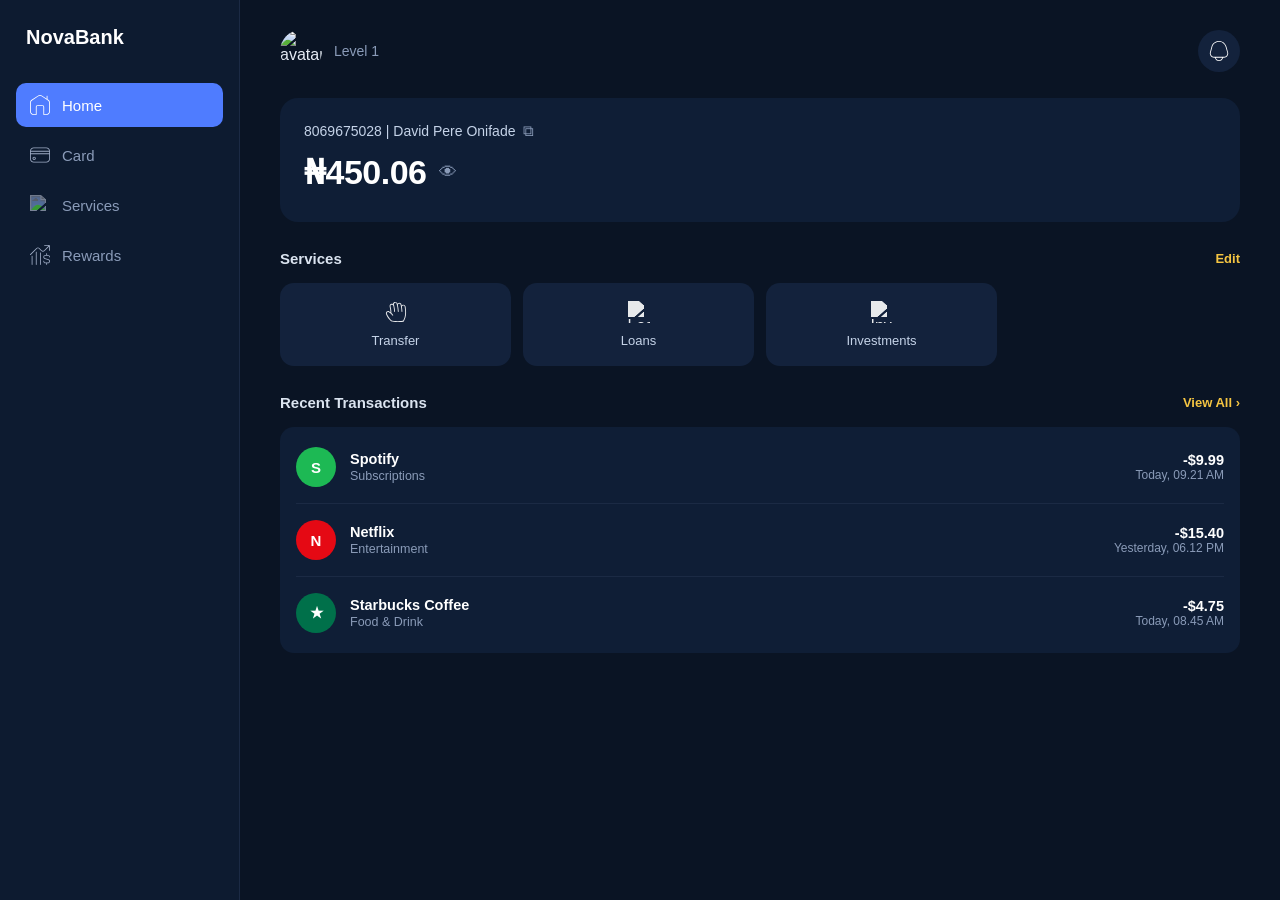
==== dashboard.html @ 0f743d6e "i changed my html" ====
<!DOCTYPE html>
<html lang="en">
<head>
<meta charset="UTF-8">
<meta name="viewport" content="width=device-width, initial-scale=1.0">
<title>NovaBank Dashboard</title>
<link rel="stylesheet" href="/dashboard.css">
</head>
<body>

<div class="app">

  <aside class="sidebar">
    <h2 class="logo">NovaBank</h2>
    <nav>
      <a href="#" class="active">
        <img src="/images/house-chimney.svg" alt="Home">
        Home
      </a>
      <a href="#">
        <img src="/images/credit-card.svg" alt="Card">
        Card
      </a>
      <a href="#">
        <img src="/images/services.svg" alt="Services">
        Services
      </a>
      <a href="#">
        <img src="/images/growth-chart-invest.svg" alt="Rewards">
        Rewards
      </a>
    </nav>
  </aside>

  
  <main class="main">

    <!-- Top Header (phone) -->
    <header class="topbar-phone">
      <div class="brand">
        <span class="brand-name"><img src="/images/logo-dark.svg" alt=""></span>
      </div>
      <button class="bell-btn">
        <img src="/images/bell.svg" alt="Notifications">
      </button>
    </header>

    <!-- Topbar (desktop/tablet) -->
    <header class="topbar">
      <div class="profile">
        <img src="/images/avatar.png" alt="avatar" class="avatar">
        <span class="level">Level 1</span>
      </div>
      <div class="top-icons">
        <button class="icon-btn">
          <img src="/images/bell.svg" alt="Notifications">
        </button>
      </div>
    </header>

    <!-- Balance Card -->
    <section class="balance-card">

      <!-- Phone card layout -->
      <div class="card-top">
        <div class="card-holder">
          <p class="holder-name">Elanor Quen</p>
          <p class="holder-num">0144-510-2008</p>
        </div>
      </div>

      <div class="card-middle">
        <div class="dots">•••</div>
        <p class="balance-label">Total Balance</p>
        <h1>$12,840.50</h1>
      </div>

      <div class="card-actions">
        <button class="btn-qr">Withdraw</button>
        <button class="btn-transfer">Transfer</button>
      </div>

      <!-- Desktop text version -->
      <div class="desktop-balance">
        <div class="account-row">
          <span>8069675028 | David Pere Onifade</span>
          <span class="copy-icon">⧉</span>
        </div>
        <div class="amount-row">
          <h1>₦450.06</h1>
          <span class="eye-icon">👁</span>
        </div>
      </div>

    </section>

    <!-- Services / Quick Action -->
    <section class="services">
      <div class="section-head">
        <h3 class="title-desktop">Services</h3>
        <h3 class="title-phone">Quick Action</h3>
        <a href="#" class="edit-desktop">Edit</a>
      </div>

      <!-- Phone: round icons -->
      <div class="quick-grid">
        <div class="quick-item">
          <div class="quick-circle">
            <img src="/images/deposit.svg" alt="Top Up">
          </div>
          <span>Top Up</span>
        </div>
        <div class="quick-item">
          <div class="quick-circle">
            <img src="/images/credit-card.svg" alt="E-Wallet">
          </div>
          <span>E-Wallet</span>
        </div>
      </div>

      <!-- Desktop grid -->
      <div class="service-grid">
        <div class="service-item">
          <img src="/images/hand-paper.svg" alt="Transfer">
          <span>Transfer</span>
        </div>
        <div class="service-item">
          <img src="/images/loans.png" alt="Loans">
          <span>Loans</span>
        </div>
        <div class="service-item">
          <img src="/images/investments.png" alt="Investments">
          <span>Investments</span>
        </div>
      </div>
    </section>


    <!-- Transactions -->
    <section class="transactions">
      <div class="section-head">
        <h3>Recent Transactions</h3>
        <a href="#">View All ›</a>
      </div>
      <div class="txn-list">
        <div class="txn-item">
          <div class="txn-logo spotify">S</div>
          <div class="txn-info">
            <p class="txn-name">Spotify</p>
            <p class="txn-time">Subscriptions</p>
          </div>
          <div class="txn-right">
            <p class="txn-amount">-$9.99</p>
            <p class="txn-date">Today, 09.21 AM</p>
          </div>
        </div>

        <div class="txn-item">
          <div class="txn-logo netflix">N</div>
          <div class="txn-info">
            <p class="txn-name">Netflix</p>
            <p class="txn-time">Entertainment</p>
          </div>
          <div class="txn-right">
            <p class="txn-amount">-$15.40</p>
            <p class="txn-date">Yesterday, 06.12 PM</p>
          </div>
        </div>

        <div class="txn-item">
          <div class="txn-logo starbucks">★</div>
          <div class="txn-info">
            <p class="txn-name">Starbucks Coffee</p>
            <p class="txn-time">Food & Drink</p>
          </div>
          <div class="txn-right">
            <p class="txn-amount">-$4.75</p>
            <p class="txn-date">Today, 08.45 AM</p>
          </div>
        </div>
      </div>
    </section>

  </main>

  <!-- ================= BOTTOM NAV (PHONE ONLY) ================= -->
  <nav class="bottom-nav">
    <a href="#" class="active">
      <img src="/images/house-chimney.svg" alt="Home">
      <span>Home</span>
    </a>
    <a href="#">
      <img src="/images/credit-card.svg" alt="Cards">
      <span>Cards</span>
    </a>
    <a href="#">
      <img src="/images/user-skill-gear.svg" alt="Profile">
      <span>Profile</span>
    </a>
  </nav>

</div>

</body>
</html>
---- dashboard.css ----
* {
  margin: 0;
  padding: 0;
  box-sizing: border-box;
}

body {
  font-family: 'Inter', sans-serif;
  background: #0a1424;
  color: #e6ecf5;
  -webkit-font-smoothing: antialiased;
}

.app {
  display: flex;
  min-height: 100vh;
}

/* ================= SIDEBAR ================= */
.sidebar {
  width: 240px;
  background: #0d1b30;
  padding: 26px 16px;
  position: fixed;
  top: 0;
  left: 0;
  height: 100vh;
  border-right: 1px solid #1b2a44;
}

.sidebar .logo {
  color: #fff;
  font-size: 20px;
  font-weight: 700;
  padding-left: 10px;
  margin-bottom: 34px;
}

.sidebar nav a {
  display: flex;
  align-items: center;
  gap: 12px;
  color: #8a9bb8;
  text-decoration: none;
  font-size: 15px;
  font-weight: 500;
  padding: 12px 14px;
  border-radius: 10px;
  margin-bottom: 6px;
}

.sidebar nav a img {
  width: 20px;
  height: 20px;
  filter: invert(65%) sepia(14%) saturate(400%) hue-rotate(180deg);
}

.sidebar nav a:hover {
  background: #17253e;
  color: #fff;
}

.sidebar nav a.active {
  background: #4f7cff;
  color: #fff;
}

.sidebar nav a.active img {
  filter: brightness(0) invert(1);
}

/* ================= MAIN ================= */
.main {
  margin-left: 240px;
  padding: 30px 40px;
  width: 100%;
  max-width: 1200px;
}

.topbar-phone {
  display: none;
}

.topbar {
  display: flex;
  justify-content: space-between;
  align-items: center;
  margin-bottom: 26px;
}

.profile {
  display: flex;
  align-items: center;
  gap: 12px;
}

.avatar {
  width: 42px;
  height: 42px;
  border-radius: 50%;
  object-fit: cover;
}

.level {
  font-size: 14px;
  color: #8a9bb8;
  font-weight: 500;
}

.top-icons {
  display: flex;
  gap: 10px;
}

.icon-btn {
  width: 42px;
  height: 42px;
  border-radius: 50%;
  background: #13223c;
  border: none;
  cursor: pointer;
  display: grid;
  place-items: center;
}

.icon-btn img {
  width: 20px;
  height: 20px;
  filter: brightness(0) invert(1);
}

.icon-btn:hover {
  background: #1b2f52;
}

/* Balance Card */
.balance-card {
  background: #0f1e36;
  border-radius: 18px;
  padding: 24px;
  margin-bottom: 28px;
}

.desktop-balance {
  display: block;
}

.account-row {
  display: flex;
  align-items: center;
  gap: 8px;
  font-size: 14px;
  color: #c5d3e8;
  font-weight: 500;
  margin-bottom: 12px;
}

.copy-icon {
  font-size: 15px;
  color: #8a9bb8;
  cursor: pointer;
}

.amount-row {
  display: flex;
  align-items: center;
  gap: 12px;
  margin-bottom: 6px;
}

.amount-row h1 {
  font-size: 34px;
  font-weight: 800;
  letter-spacing: -0.5px;
  color: #fff;
}

.eye-icon {
  font-size: 18px;
  color: #8a9bb8;
}

.updated {
  font-size: 13px;
  color: #8a9bb8;
}

.card-top,
.card-middle,
.card-actions {
  display: none;
}

/* Section head */
.section-head {
  display: flex;
  justify-content: space-between;
  align-items: center;
  margin-bottom: 16px;
}

.section-head h3 {
  font-size: 15px;
  font-weight: 600;
  color: #dbe4f0;
}

.section-head a {
  font-size: 13px;
  color: #f5c542;
  text-decoration: none;
  font-weight: 600;
}

.title-phone {
  display: none;
}

/* Services */
.services {
  margin-bottom: 28px;
}

.service-grid {
  display: grid;
  grid-template-columns: repeat(4, 1fr);
  gap: 12px;
}

.service-item {
  background: #13223c;
  border-radius: 14px;
  padding: 18px 8px;
  display: flex;
  flex-direction: column;
  align-items: center;
  justify-content: center;
  gap: 10px;
  text-align: center;
  cursor: pointer;
}

.service-item:hover {
  background: #1b2f52;
}

.service-item img {
  width: 22px;
  height: 22px;
  filter: brightness(0) invert(1);
  opacity: 0.9;
}

.service-item span {
  font-size: 13px;
  color: #c5d3e8;
  font-weight: 500;
}

.quick-grid {
  display: none;
}

/* Rewards */
.rewards {
  margin-bottom: 28px;
}

.rewards h3 {
  font-size: 15px;
  font-weight: 600;
  color: #dbe4f0;
  margin-bottom: 16px;
}

.reward-grid {
  display: grid;
  grid-template-columns: 1fr 1fr;
  gap: 12px;
}

.reward-card {
  background: #13223c;
  border-radius: 14px;
  padding: 16px;
}

.reward-icon {
  width: 42px;
  height: 42px;
  border-radius: 12px;
  display: grid;
  place-items: center;
  margin-bottom: 16px;
}

.reward-icon img {
  width: 22px;
  height: 22px;
  filter: brightness(0) invert(1);
}

.reward-icon.yellow { background: #3a2f10; }
.reward-icon.purple { background: #2b1a44; }

.reward-card p {
  font-size: 13px;
  color: #8a9bb8;
  margin-bottom: 4px;
}

.reward-card h4 {
  font-size: 17px;
  font-weight: 700;
  color: #fff;
}

/* Transactions */
.txn-list {
  background: #0f1e36;
  border-radius: 14px;
  padding: 4px 16px;
}

.txn-item {
  display: flex;
  align-items: center;
  gap: 14px;
  padding: 16px 0;
  border-bottom: 1px solid #1b2a44;
}

.txn-item:last-child { border-bottom: none; }

.txn-logo {
  width: 40px;
  height: 40px;
  border-radius: 50%;
  display: grid;
  place-items: center;
  color: #fff;
  font-weight: 700;
  font-size: 15px;
  flex-shrink: 0;
}

.txn-logo.spotify   { background: #1DB954; }
.txn-logo.netflix   { background: #E50914; }
.txn-logo.starbucks { background: #00704A; }

.txn-info { flex: 1; }

.txn-name {
  font-size: 14.5px;
  font-weight: 600;
  color: #fff;
  margin-bottom: 2px;
}

.txn-time {
  font-size: 12.5px;
  color: #8a9bb8;
}

.txn-right { text-align: right; }

.txn-amount {
  font-size: 14.5px;
  font-weight: 700;
  color: #fff;
}

.txn-date {
  font-size: 12px;
  color: #8a9bb8;
}

.bottom-nav {
  display: none;
}

/* ============================================
   TABLETS (768px and below)
   ============================================ */
@media (max-width: 768px) {
  .sidebar {
    width: 200px;
    padding: 22px 12px;
  }

  .sidebar .logo {
    font-size: 18px;
    margin-bottom: 26px;
  }

  .sidebar nav a {
    font-size: 14px;
    padding: 10px 12px;
  }

  .main {
    margin-left: 200px;
    padding: 22px 20px;
  }

  .amount-row h1 { font-size: 28px; }

  .service-grid { gap: 10px; }
  .service-item { padding: 14px 6px; }
  .service-item span { font-size: 12px; }
  .reward-card h4 { font-size: 16px; }
}

/* ============================================
   PHONES (600px and below) — NEW COLOR SCHEME
   ============================================ */
@media (max-width: 600px) {

  body {
    background: #ffffff;
    color: #111827;
  }

  .sidebar { display: none; }

  .main {
    margin-left: 0;
    padding: 20px 18px 120px;
    max-width: 100%;
    background: #ffffff;
    min-height: 100vh;
  }

  /* Phone topbar */
  .topbar-phone {
    display: flex;
    justify-content: space-between;
    align-items: center;
    margin-bottom: 22px;
  }

  .brand {
    display: flex;
    align-items: center;
    gap: 10px;
  }

  .brand-dot {
    width: 22px;
    height: 22px;
    border-radius: 50%;
    background: #2563eb;
  }

  .brand-name {
    font-size: 18px;
    font-weight: 800;
    letter-spacing: 3px;
    color: #111827;
  }

  .bell-btn {
    width: 40px;
    height: 40px;
    border-radius: 50%;
    background: #f3f4f6;
    border: none;
    cursor: pointer;
    display: grid;
    place-items: center;
  }

  .bell-btn img {
    width: 20px;
    height: 20px;
    filter: brightness(0) saturate(100%) invert(15%) sepia(10%) saturate(500%) hue-rotate(180deg);
  }

  .topbar { display: none; }

  /* Balance Card — new color */
  .balance-card {
    background: linear-gradient(140deg, #111827 0%, #1f2937 100%);
    border-radius: 22px;
    padding: 22px;
    margin-bottom: 28px;
    color: #fff;
    position: relative;
    overflow: hidden;
  }

  .balance-card::after {
    content: '';
    position: absolute;
    inset: 0;
    background: radial-gradient(circle at 85% 15%, rgba(37, 99, 235, 0.35), transparent 55%);
    pointer-events: none;
  }

  .desktop-balance { display: none; }

  .card-top {
    display: flex;
    justify-content: space-between;
    align-items: flex-start;
    margin-bottom: 40px;
    position: relative;
    z-index: 1;
  }

  .holder-name {
    font-size: 13px;
    font-weight: 600;
    color: #fff;
    margin-bottom: 2px;
  }

  .holder-num {
    font-size: 11px;
    color: rgba(255,255,255,0.65);
    letter-spacing: 0.5px;
  }

  .card-middle {
    display: block;
    text-align: center;
    position: relative;
    z-index: 1;
    margin-bottom: 22px;
  }

  .dots {
    font-size: 16px;
    letter-spacing: 2px;
    color: rgba(255,255,255,0.6);
    margin-bottom: 8px;
  }

  .balance-label {
    font-size: 12.5px;
    color: rgba(255,255,255,0.75);
    margin-bottom: 6px;
  }

  .card-middle h1 {
    font-size: 30px;
    font-weight: 800;
    letter-spacing: -0.5px;
    margin-bottom: 10px;
    color: #fff;
  }

  .card-actions {
    display: flex;
    gap: 10px;
    position: relative;
    z-index: 1;
  }

  .card-actions button {
    flex: 1;
    padding: 12px;
    border-radius: 12px;
    border: none;
    font-family: inherit;
    font-size: 13.5px;
    font-weight: 600;
    cursor: pointer;
    background: rgba(255,255,255,0.12);
    color: #fff;
  }

  .card-actions button:hover {
    background: rgba(255,255,255,0.2);
  }

  .section-head h3 { color: #111827; font-size: 14px; }
  .section-head a  { color: #2563eb; font-size: 12.5px; }

  .title-desktop { display: none; }
  .title-phone   { display: block; }
  .edit-desktop  { display: none; }

  .service-grid { display: none; }

  .quick-grid {
    display: grid;
    grid-template-columns: repeat(4, 1fr);
    gap: 10px;
    margin-bottom: 8px;
  }

  .quick-item {
    display: flex;
    flex-direction: column;
    align-items: center;
    gap: 8px;
    cursor: pointer;
  }

  .quick-circle {
    width: 52px;
    height: 52px;
    border-radius: 50%;
    background: #2563eb;
    display: grid;
    place-items: center;
    box-shadow: 0 6px 14px rgba(37, 99, 235, 0.25);
  }

  .quick-circle img {
    width: 22px;
    height: 22px;
    filter: brightness(0) invert(1);
  }

  .quick-item span {
    font-size: 11.5px;
    color: #4b5563;
    font-weight: 500;
  }

  .rewards { display: none; }

  .txn-list {
    background: transparent;
    padding: 0;
  }

  .txn-item {
    background: transparent;
    border-bottom: 1px solid #e5e7eb;
    padding: 14px 0;
  }

  .txn-item:last-child { border-bottom: none; }

  .txn-name  { color: #111827; font-size: 14px; }
  .txn-time  { color: #9ca3af; font-size: 12px; }
  .txn-amount{ color: #111827; font-size: 14px; font-weight: 700; }
  .txn-date  { color: #9ca3af; font-size: 11.5px; margin-top: 2px; }

  /* Floating bottom nav — new color */
  .bottom-nav {
    display: flex;
    justify-content: space-around;
    align-items: center;
    position: fixed;
    bottom: 18px;
    left: 50%;
    transform: translateX(-50%);
    width: calc(100% - 32px);
    max-width: 420px;
    height: 64px;
    background: #111827;
    border-radius: 32px;
    box-shadow: 0 12px 28px rgba(0, 0, 0, 0.2);
    padding: 6px 8px;
    z-index: 100;
  }

  .bottom-nav a {
    display: flex;
    flex-direction: column;
    align-items: center;
    gap: 3px;
    text-decoration: none;
    color: #6b7280;
    font-size: 10.5px;
    font-weight: 500;
    flex: 1;
    padding: 6px 0;
    border-radius: 22px;
  }

  .bottom-nav a img {
    width: 20px;
    height: 20px;
    filter: brightness(0) invert(60%);
  }

  .bottom-nav a.active {
    background: #2563eb;
    color: #fff;
  }

  .bottom-nav a.active img {
    filter: brightness(0) invert(1);
  }
}

/* ============================================
   SMALL PHONES (400px and below)
   ============================================ */
@media (max-width: 400px) {
  .main { padding: 16px 14px 120px; }

  .card-middle h1 { font-size: 26px; }

  .quick-circle { width: 46px; height: 46px; }
  .quick-circle img { width: 20px; height: 20px; }

  .quick-item span { font-size: 10.5px; }

  .txn-name,
  .txn-amount { font-size: 13.5px; }

  .bottom-nav { height: 60px; }
  .bottom-nav a { font-size: 10px; }
  .bottom-nav a img { width: 18px; height: 18px; }
}
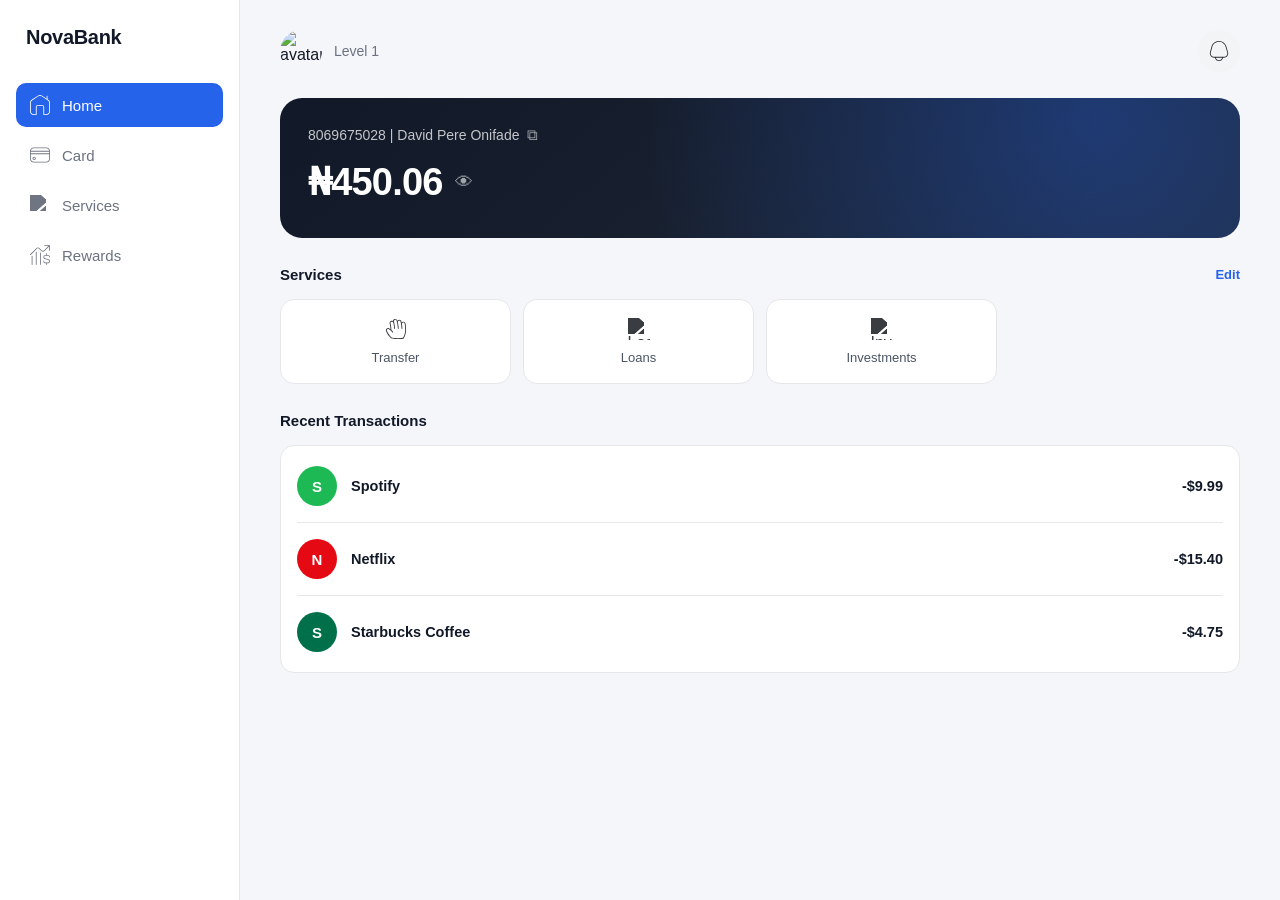
==== commit ab7765d6: "i changed my html" ====
--- a/dashboard.html
+++ b/dashboard.html
@@ -70,7 +70,6 @@
       </div>
 
       <div class="card-middle">
-        <div class="dots">•••</div>
         <p class="balance-label">Total Balance</p>
         <h1>$12,840.50</h1>
       </div>
@@ -140,18 +139,15 @@
     <section class="transactions">
       <div class="section-head">
         <h3>Recent Transactions</h3>
-        <a href="#">View All ›</a>
       </div>
       <div class="txn-list">
         <div class="txn-item">
           <div class="txn-logo spotify">S</div>
           <div class="txn-info">
             <p class="txn-name">Spotify</p>
-            <p class="txn-time">Subscriptions</p>
           </div>
           <div class="txn-right">
             <p class="txn-amount">-$9.99</p>
-            <p class="txn-date">Today, 09.21 AM</p>
           </div>
         </div>
 
@@ -159,23 +155,19 @@
           <div class="txn-logo netflix">N</div>
           <div class="txn-info">
             <p class="txn-name">Netflix</p>
-            <p class="txn-time">Entertainment</p>
           </div>
           <div class="txn-right">
             <p class="txn-amount">-$15.40</p>
-            <p class="txn-date">Yesterday, 06.12 PM</p>
           </div>
         </div>
 
         <div class="txn-item">
-          <div class="txn-logo starbucks">★</div>
+          <div class="txn-logo starbucks">S</div>
           <div class="txn-info">
             <p class="txn-name">Starbucks Coffee</p>
-            <p class="txn-time">Food & Drink</p>
           </div>
           <div class="txn-right">
             <p class="txn-amount">-$4.75</p>
-            <p class="txn-date">Today, 08.45 AM</p>
           </div>
         </div>
       </div>
@@ -183,7 +175,6 @@
 
   </main>
 
-  <!-- ================= BOTTOM NAV (PHONE ONLY) ================= -->
   <nav class="bottom-nav">
     <a href="#" class="active">
       <img src="/images/house-chimney.svg" alt="Home">
--- a/dashboard.css
+++ b/dashboard.css
@@ -6,8 +6,8 @@
 
 body {
   font-family: 'Inter', sans-serif;
-  background: #0a1424;
-  color: #e6ecf5;
+  background: #f5f6fa;
+  color: #111827;
   -webkit-font-smoothing: antialiased;
 }
 
@@ -19,28 +19,29 @@
 /* ================= SIDEBAR ================= */
 .sidebar {
   width: 240px;
-  background: #0d1b30;
+  background: #ffffff;
   padding: 26px 16px;
   position: fixed;
   top: 0;
   left: 0;
   height: 100vh;
-  border-right: 1px solid #1b2a44;
+  border-right: 1px solid #e5e7eb;
 }
 
 .sidebar .logo {
-  color: #fff;
+  color: #111827;
   font-size: 20px;
-  font-weight: 700;
+  font-weight: 800;
   padding-left: 10px;
   margin-bottom: 34px;
+  letter-spacing: -0.3px;
 }
 
 .sidebar nav a {
   display: flex;
   align-items: center;
   gap: 12px;
-  color: #8a9bb8;
+  color: #6b7280;
   text-decoration: none;
   font-size: 15px;
   font-weight: 500;
@@ -52,16 +53,16 @@
 .sidebar nav a img {
   width: 20px;
   height: 20px;
-  filter: invert(65%) sepia(14%) saturate(400%) hue-rotate(180deg);
+  filter: brightness(0) saturate(100%) invert(45%) sepia(8%) saturate(500%) hue-rotate(180deg);
 }
 
 .sidebar nav a:hover {
-  background: #17253e;
-  color: #fff;
+  background: #f3f4f6;
+  color: #111827;
 }
 
 .sidebar nav a.active {
-  background: #4f7cff;
+  background: #2563eb;
   color: #fff;
 }
 
@@ -103,7 +104,7 @@
 
 .level {
   font-size: 14px;
-  color: #8a9bb8;
+  color: #6b7280;
   font-weight: 500;
 }
 
@@ -116,7 +117,7 @@
   width: 42px;
   height: 42px;
   border-radius: 50%;
-  background: #13223c;
+  background: #f3f4f6;
   border: none;
   cursor: pointer;
   display: grid;
@@ -126,23 +127,36 @@
 .icon-btn img {
   width: 20px;
   height: 20px;
-  filter: brightness(0) invert(1);
+  filter: brightness(0) saturate(100%) invert(15%) sepia(10%) saturate(500%) hue-rotate(180deg);
 }
 
 .icon-btn:hover {
-  background: #1b2f52;
+  background: #e5e7eb;
 }
 
 /* Balance Card */
 .balance-card {
-  background: #0f1e36;
-  border-radius: 18px;
-  padding: 24px;
+  background: linear-gradient(140deg, #111827 0%, #1f2937 100%);
+  border-radius: 22px;
+  padding: 28px;
   margin-bottom: 28px;
+  color: #fff;
+  position: relative;
+  overflow: hidden;
+}
+
+.balance-card::after {
+  content: '';
+  position: absolute;
+  inset: 0;
+  background: radial-gradient(circle at 85% 15%, rgba(37, 99, 235, 0.35), transparent 55%);
+  pointer-events: none;
 }
 
 .desktop-balance {
   display: block;
+  position: relative;
+  z-index: 1;
 }
 
 .account-row {
@@ -150,14 +164,14 @@
   align-items: center;
   gap: 8px;
   font-size: 14px;
-  color: #c5d3e8;
+  color: rgba(255,255,255,0.75);
   font-weight: 500;
-  margin-bottom: 12px;
+  margin-bottom: 16px;
 }
 
 .copy-icon {
   font-size: 15px;
-  color: #8a9bb8;
+  color: rgba(255,255,255,0.6);
   cursor: pointer;
 }
 
@@ -169,20 +183,15 @@
 }
 
 .amount-row h1 {
-  font-size: 34px;
+  font-size: 38px;
   font-weight: 800;
-  letter-spacing: -0.5px;
+  letter-spacing: -0.8px;
   color: #fff;
 }
 
 .eye-icon {
   font-size: 18px;
-  color: #8a9bb8;
-}
-
-.updated {
-  font-size: 13px;
-  color: #8a9bb8;
+  color: rgba(255,255,255,0.6);
 }
 
 .card-top,
@@ -202,12 +211,12 @@
 .section-head h3 {
   font-size: 15px;
   font-weight: 600;
-  color: #dbe4f0;
+  color: #111827;
 }
 
 .section-head a {
   font-size: 13px;
-  color: #f5c542;
+  color: #2563eb;
   text-decoration: none;
   font-weight: 600;
 }
@@ -228,7 +237,8 @@
 }
 
 .service-item {
-  background: #13223c;
+  background: #ffffff;
+  border: 1px solid #e5e7eb;
   border-radius: 14px;
   padding: 18px 8px;
   display: flex;
@@ -241,19 +251,19 @@
 }
 
 .service-item:hover {
-  background: #1b2f52;
+  background: #f9fafb;
 }
 
 .service-item img {
   width: 22px;
   height: 22px;
-  filter: brightness(0) invert(1);
+  filter: brightness(0) saturate(100%) invert(15%) sepia(10%) saturate(500%) hue-rotate(180deg);
   opacity: 0.9;
 }
 
 .service-item span {
   font-size: 13px;
-  color: #c5d3e8;
+  color: #4b5563;
   font-weight: 500;
 }
 
@@ -261,63 +271,10 @@
   display: none;
 }
 
-/* Rewards */
-.rewards {
-  margin-bottom: 28px;
-}
-
-.rewards h3 {
-  font-size: 15px;
-  font-weight: 600;
-  color: #dbe4f0;
-  margin-bottom: 16px;
-}
-
-.reward-grid {
-  display: grid;
-  grid-template-columns: 1fr 1fr;
-  gap: 12px;
-}
-
-.reward-card {
-  background: #13223c;
-  border-radius: 14px;
-  padding: 16px;
-}
-
-.reward-icon {
-  width: 42px;
-  height: 42px;
-  border-radius: 12px;
-  display: grid;
-  place-items: center;
-  margin-bottom: 16px;
-}
-
-.reward-icon img {
-  width: 22px;
-  height: 22px;
-  filter: brightness(0) invert(1);
-}
-
-.reward-icon.yellow { background: #3a2f10; }
-.reward-icon.purple { background: #2b1a44; }
-
-.reward-card p {
-  font-size: 13px;
-  color: #8a9bb8;
-  margin-bottom: 4px;
-}
-
-.reward-card h4 {
-  font-size: 17px;
-  font-weight: 700;
-  color: #fff;
-}
-
 /* Transactions */
 .txn-list {
-  background: #0f1e36;
+  background: #ffffff;
+  border: 1px solid #e5e7eb;
   border-radius: 14px;
   padding: 4px 16px;
 }
@@ -327,7 +284,7 @@
   align-items: center;
   gap: 14px;
   padding: 16px 0;
-  border-bottom: 1px solid #1b2a44;
+  border-bottom: 1px solid #e5e7eb;
 }
 
 .txn-item:last-child { border-bottom: none; }
@@ -353,13 +310,7 @@
 .txn-name {
   font-size: 14.5px;
   font-weight: 600;
-  color: #fff;
-  margin-bottom: 2px;
-}
-
-.txn-time {
-  font-size: 12.5px;
-  color: #8a9bb8;
+  color: #111827;
 }
 
 .txn-right { text-align: right; }
@@ -367,12 +318,7 @@
 .txn-amount {
   font-size: 14.5px;
   font-weight: 700;
-  color: #fff;
-}
-
-.txn-date {
-  font-size: 12px;
-  color: #8a9bb8;
+  color: #111827;
 }
 
 .bottom-nav {
@@ -403,16 +349,15 @@
     padding: 22px 20px;
   }
 
-  .amount-row h1 { font-size: 28px; }
+  .amount-row h1 { font-size: 32px; }
 
   .service-grid { gap: 10px; }
   .service-item { padding: 14px 6px; }
   .service-item span { font-size: 12px; }
-  .reward-card h4 { font-size: 16px; }
 }
 
 /* ============================================
-   PHONES (600px and below) — NEW COLOR SCHEME
+   PHONES (600px and below)
    ============================================ */
 @media (max-width: 600px) {
 
@@ -431,7 +376,6 @@
     min-height: 100vh;
   }
 
-  /* Phone topbar */
   .topbar-phone {
     display: flex;
     justify-content: space-between;
@@ -443,13 +387,6 @@
     display: flex;
     align-items: center;
     gap: 10px;
-  }
-
-  .brand-dot {
-    width: 22px;
-    height: 22px;
-    border-radius: 50%;
-    background: #2563eb;
   }
 
   .brand-name {
@@ -478,7 +415,6 @@
 
   .topbar { display: none; }
 
-  /* Balance Card — new color */
   .balance-card {
     background: linear-gradient(140deg, #111827 0%, #1f2937 100%);
     border-radius: 22px;
@@ -527,13 +463,6 @@
     position: relative;
     z-index: 1;
     margin-bottom: 22px;
-  }
-
-  .dots {
-    font-size: 16px;
-    letter-spacing: 2px;
-    color: rgba(255,255,255,0.6);
-    margin-bottom: 8px;
   }
 
   .balance-label {
@@ -579,7 +508,6 @@
 
   .title-desktop { display: none; }
   .title-phone   { display: block; }
-  .edit-desktop  { display: none; }
 
   .service-grid { display: none; }
 
@@ -620,10 +548,9 @@
     font-weight: 500;
   }
 
-  .rewards { display: none; }
-
   .txn-list {
     background: transparent;
+    border: none;
     padding: 0;
   }
 
@@ -636,11 +563,8 @@
   .txn-item:last-child { border-bottom: none; }
 
   .txn-name  { color: #111827; font-size: 14px; }
-  .txn-time  { color: #9ca3af; font-size: 12px; }
   .txn-amount{ color: #111827; font-size: 14px; font-weight: 700; }
-  .txn-date  { color: #9ca3af; font-size: 11.5px; margin-top: 2px; }
-
-  /* Floating bottom nav — new color */
+
   .bottom-nav {
     display: flex;
     justify-content: space-around;
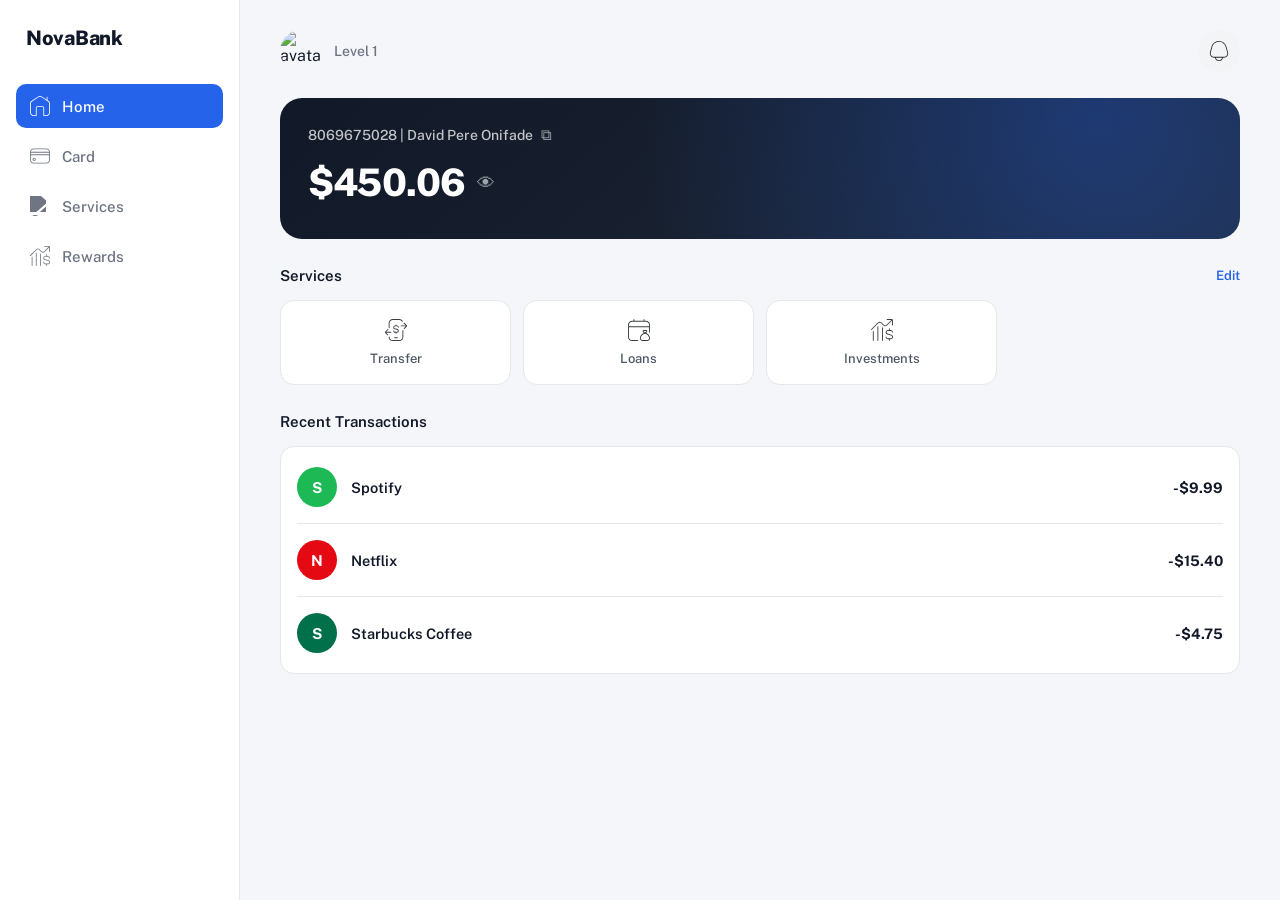
==== commit c2b4fc4d: "i changed my html and css" ====
--- a/dashboard.html
+++ b/dashboard.html
@@ -3,7 +3,7 @@
 <head>
 <meta charset="UTF-8">
 <meta name="viewport" content="width=device-width, initial-scale=1.0">
-<title>NovaBank Dashboard</title>
+<title>FirmBank Dashboard</title>
 <link rel="stylesheet" href="/dashboard.css">
 </head>
 <body>
@@ -45,7 +45,7 @@
       </button>
     </header>
 
-    <!-- Topbar (desktop/tablet) -->
+
     <header class="topbar">
       <div class="profile">
         <img src="/images/avatar.png" alt="avatar" class="avatar">
@@ -58,7 +58,6 @@
       </div>
     </header>
 
-    <!-- Balance Card -->
     <section class="balance-card">
 
       <!-- Phone card layout -->
@@ -86,7 +85,7 @@
           <span class="copy-icon">⧉</span>
         </div>
         <div class="amount-row">
-          <h1>₦450.06</h1>
+          <h1>$450.06</h1>
           <span class="eye-icon">👁</span>
         </div>
       </div>
@@ -120,15 +119,15 @@
       <!-- Desktop grid -->
       <div class="service-grid">
         <div class="service-item">
-          <img src="/images/hand-paper.svg" alt="Transfer">
+          <img src="/images/money-transfer-smartphone.svg" alt="Transfer">
           <span>Transfer</span>
         </div>
         <div class="service-item">
-          <img src="/images/loans.png" alt="Loans">
+          <img src="/images/calendar-payment-loan.svg" alt="Loans">
           <span>Loans</span>
         </div>
         <div class="service-item">
-          <img src="/images/investments.png" alt="Investments">
+          <img src="/images/growth-chart-invest.svg" alt="Investments">
           <span>Investments</span>
         </div>
       </div>
--- a/dashboard.css
+++ b/dashboard.css
@@ -1,7 +1,11 @@
+@import url('https://fonts.googleapis.com/css2?family=Karla:ital,wght@0,200..800;1,200..800&family=Public+Sans:ital,wght@0,100..900;1,100..900&display=swap');
+
+
 * {
   margin: 0;
   padding: 0;
   box-sizing: border-box;
+  font-family: "Public Sans", sans-serif;
 }
 
 body {
@@ -543,7 +547,7 @@
   }
 
   .quick-item span {
-    font-size: 11.5px;
+    font-size: 11.6px;
     color: #4b5563;
     font-weight: 500;
   }
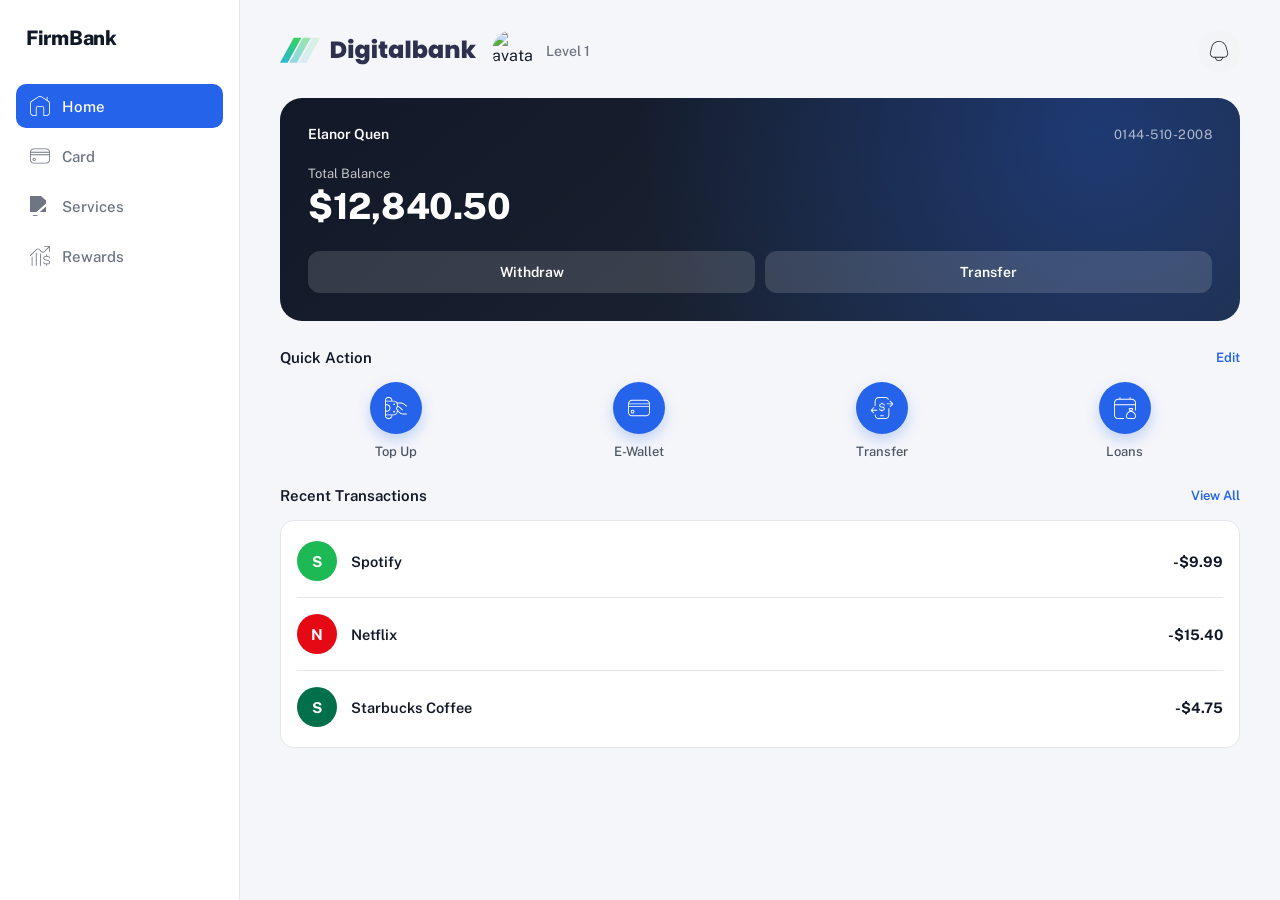
==== commit 2e55e67f: "i changed my html and css" ====
--- a/dashboard.html
+++ b/dashboard.html
@@ -11,7 +11,7 @@
 <div class="app">
 
   <aside class="sidebar">
-    <h2 class="logo">NovaBank</h2>
+    <h2 class="logo">FirmBank</h2>
     <nav>
       <a href="#" class="active">
         <img src="/images/house-chimney.svg" alt="Home">
@@ -32,43 +32,30 @@
     </nav>
   </aside>
 
-  
   <main class="main">
 
-    <!-- Top Header (phone) -->
-    <header class="topbar-phone">
+    <!-- Topbar (one version for both views) -->
+    <header class="topbar">
       <div class="brand">
-        <span class="brand-name"><img src="/images/logo-dark.svg" alt=""></span>
+        <img src="/images/logo-dark.svg" alt="" class="brand-logo">
+        <div class="profile">
+          <img src="/images/avatar.png" alt="avatar" class="avatar">
+          <span class="level">Level 1</span>
+        </div>
       </div>
-      <button class="bell-btn">
+      <button class="icon-btn">
         <img src="/images/bell.svg" alt="Notifications">
       </button>
     </header>
 
-
-    <header class="topbar">
-      <div class="profile">
-        <img src="/images/avatar.png" alt="avatar" class="avatar">
-        <span class="level">Level 1</span>
-      </div>
-      <div class="top-icons">
-        <button class="icon-btn">
-          <img src="/images/bell.svg" alt="Notifications">
-        </button>
-      </div>
-    </header>
-
+    <!-- Balance Card (one card, reshapes with media query) -->
     <section class="balance-card">
-
-      <!-- Phone card layout -->
-      <div class="card-top">
-        <div class="card-holder">
-          <p class="holder-name">Elanor Quen</p>
-          <p class="holder-num">0144-510-2008</p>
-        </div>
+      <div class="card-holder">
+        <p class="holder-name">Elanor Quen</p>
+        <p class="holder-num">0144-510-2008</p>
       </div>
 
-      <div class="card-middle">
+      <div class="card-balance">
         <p class="balance-label">Total Balance</p>
         <h1>$12,840.50</h1>
       </div>
@@ -77,68 +64,50 @@
         <button class="btn-qr">Withdraw</button>
         <button class="btn-transfer">Transfer</button>
       </div>
+    </section>
 
-      <!-- Desktop text version -->
-      <div class="desktop-balance">
-        <div class="account-row">
-          <span>8069675028 | David Pere Onifade</span>
-          <span class="copy-icon">⧉</span>
-        </div>
-        <div class="amount-row">
-          <h1>$450.06</h1>
-          <span class="eye-icon">👁</span>
-        </div>
+    <!-- Services / Quick Action (one section) -->
+    <section class="services">
+      <div class="section-head">
+        <h3>Quick Action</h3>
+        <a href="#">Edit</a>
       </div>
 
-    </section>
-
-    <!-- Services / Quick Action -->
-    <section class="services">
-      <div class="section-head">
-        <h3 class="title-desktop">Services</h3>
-        <h3 class="title-phone">Quick Action</h3>
-        <a href="#" class="edit-desktop">Edit</a>
-      </div>
-
-      <!-- Phone: round icons -->
-      <div class="quick-grid">
-        <div class="quick-item">
-          <div class="quick-circle">
+      <div class="service-grid">
+        <div class="service-item">
+          <div class="service-circle">
             <img src="/images/deposit.svg" alt="Top Up">
           </div>
           <span>Top Up</span>
         </div>
-        <div class="quick-item">
-          <div class="quick-circle">
+        <div class="service-item">
+          <div class="service-circle">
             <img src="/images/credit-card.svg" alt="E-Wallet">
           </div>
           <span>E-Wallet</span>
         </div>
-      </div>
-
-      <!-- Desktop grid -->
-      <div class="service-grid">
         <div class="service-item">
-          <img src="/images/money-transfer-smartphone.svg" alt="Transfer">
+          <div class="service-circle">
+            <img src="/images/money-transfer-smartphone.svg" alt="Transfer">
+          </div>
           <span>Transfer</span>
         </div>
         <div class="service-item">
-          <img src="/images/calendar-payment-loan.svg" alt="Loans">
+          <div class="service-circle">
+            <img src="/images/calendar-payment-loan.svg" alt="Loans">
+          </div>
           <span>Loans</span>
-        </div>
-        <div class="service-item">
-          <img src="/images/growth-chart-invest.svg" alt="Investments">
-          <span>Investments</span>
         </div>
       </div>
     </section>
-
 
     <!-- Transactions -->
     <section class="transactions">
       <div class="section-head">
         <h3>Recent Transactions</h3>
+        <a href="#">View All</a>
       </div>
+
       <div class="txn-list">
         <div class="txn-item">
           <div class="txn-logo spotify">S</div>
@@ -174,6 +143,7 @@
 
   </main>
 
+  <!-- Bottom nav (phone only) -->
   <nav class="bottom-nav">
     <a href="#" class="active">
       <img src="/images/house-chimney.svg" alt="Home">
--- a/dashboard.css
+++ b/dashboard.css
@@ -1,5 +1,4 @@
 @import url('https://fonts.googleapis.com/css2?family=Karla:ital,wght@0,200..800;1,200..800&family=Public+Sans:ital,wght@0,100..900;1,100..900&display=swap');
-
 
 * {
   margin: 0;
@@ -9,7 +8,6 @@
 }
 
 body {
-  font-family: 'Inter', sans-serif;
   background: #f5f6fa;
   color: #111827;
   -webkit-font-smoothing: antialiased;
@@ -82,15 +80,22 @@
   max-width: 1200px;
 }
 
-.topbar-phone {
-  display: none;
-}
-
+/* Topbar */
 .topbar {
   display: flex;
   justify-content: space-between;
   align-items: center;
   margin-bottom: 26px;
+}
+
+.brand {
+  display: flex;
+  align-items: center;
+  gap: 16px;
+}
+
+.brand-logo {
+  height: 28px;
 }
 
 .profile {
@@ -110,11 +115,6 @@
   font-size: 14px;
   color: #6b7280;
   font-weight: 500;
-}
-
-.top-icons {
-  display: flex;
-  gap: 10px;
 }
 
 .icon-btn {
@@ -138,7 +138,7 @@
   background: #e5e7eb;
 }
 
-/* Balance Card */
+/* ================= BALANCE CARD ================= */
 .balance-card {
   background: linear-gradient(140deg, #111827 0%, #1f2937 100%);
   border-radius: 22px;
@@ -147,6 +147,9 @@
   color: #fff;
   position: relative;
   overflow: hidden;
+  display: flex;
+  flex-direction: column;
+  gap: 24px;
 }
 
 .balance-card::after {
@@ -157,54 +160,70 @@
   pointer-events: none;
 }
 
-.desktop-balance {
-  display: block;
+.card-holder,
+.card-balance,
+.card-actions {
   position: relative;
   z-index: 1;
 }
 
-.account-row {
-  display: flex;
-  align-items: center;
-  gap: 8px;
+.card-holder {
+  display: flex;
+  justify-content: space-between;
+  align-items: center;
+}
+
+.holder-name {
   font-size: 14px;
-  color: rgba(255,255,255,0.75);
-  font-weight: 500;
-  margin-bottom: 16px;
-}
-
-.copy-icon {
-  font-size: 15px;
-  color: rgba(255,255,255,0.6);
+  font-weight: 600;
+}
+
+.holder-num {
+  font-size: 13px;
+  color: rgba(255, 255, 255, 0.65);
+  letter-spacing: 0.5px;
+}
+
+.card-balance {
+  display: flex;
+  flex-direction: column;
+  gap: 4px;
+}
+
+.balance-label {
+  font-size: 13px;
+  color: rgba(255, 255, 255, 0.75);
+}
+
+.card-balance h1 {
+  font-size: 36px;
+  font-weight: 800;
+  letter-spacing: -0.5px;
+}
+
+.card-actions {
+  display: flex;
+  gap: 10px;
+}
+
+.card-actions button {
+  flex: 1;
+  padding: 13px;
+  border-radius: 12px;
+  border: none;
+  font-family: inherit;
+  font-size: 14px;
+  font-weight: 600;
   cursor: pointer;
-}
-
-.amount-row {
-  display: flex;
-  align-items: center;
-  gap: 12px;
-  margin-bottom: 6px;
-}
-
-.amount-row h1 {
-  font-size: 38px;
-  font-weight: 800;
-  letter-spacing: -0.8px;
+  background: rgba(255, 255, 255, 0.14);
   color: #fff;
 }
 
-.eye-icon {
-  font-size: 18px;
-  color: rgba(255,255,255,0.6);
-}
-
-.card-top,
-.card-middle,
-.card-actions {
-  display: none;
-}
-
-/* Section head */
+.card-actions button:hover {
+  background: rgba(255, 255, 255, 0.24);
+}
+
+/* ================= SECTION HEAD ================= */
 .section-head {
   display: flex;
   justify-content: space-between;
@@ -225,11 +244,7 @@
   font-weight: 600;
 }
 
-.title-phone {
-  display: none;
-}
-
-/* Services */
+/* ================= SERVICES ================= */
 .services {
   margin-bottom: 28px;
 }
@@ -241,28 +256,28 @@
 }
 
 .service-item {
-  background: #ffffff;
-  border: 1px solid #e5e7eb;
-  border-radius: 14px;
-  padding: 18px 8px;
   display: flex;
   flex-direction: column;
   align-items: center;
-  justify-content: center;
   gap: 10px;
   text-align: center;
   cursor: pointer;
 }
 
-.service-item:hover {
-  background: #f9fafb;
-}
-
-.service-item img {
+.service-circle {
+  width: 52px;
+  height: 52px;
+  border-radius: 50%;
+  background: #2563eb;
+  display: grid;
+  place-items: center;
+  box-shadow: 0 6px 14px rgba(37, 99, 235, 0.25);
+}
+
+.service-circle img {
   width: 22px;
   height: 22px;
-  filter: brightness(0) saturate(100%) invert(15%) sepia(10%) saturate(500%) hue-rotate(180deg);
-  opacity: 0.9;
+  filter: brightness(0) invert(1);
 }
 
 .service-item span {
@@ -271,11 +286,7 @@
   font-weight: 500;
 }
 
-.quick-grid {
-  display: none;
-}
-
-/* Transactions */
+/* ================= TRANSACTIONS ================= */
 .txn-list {
   background: #ffffff;
   border: 1px solid #e5e7eb;
@@ -291,7 +302,9 @@
   border-bottom: 1px solid #e5e7eb;
 }
 
-.txn-item:last-child { border-bottom: none; }
+.txn-item:last-child {
+  border-bottom: none;
+}
 
 .txn-logo {
   width: 40px;
@@ -325,6 +338,7 @@
   color: #111827;
 }
 
+/* Bottom nav hidden on laptop */
 .bottom-nav {
   display: none;
 }
@@ -353,10 +367,9 @@
     padding: 22px 20px;
   }
 
-  .amount-row h1 { font-size: 32px; }
+  .card-balance h1 { font-size: 32px; }
 
   .service-grid { gap: 10px; }
-  .service-item { padding: 14px 6px; }
   .service-item span { font-size: 12px; }
 }
 
@@ -364,10 +377,8 @@
    PHONES (600px and below)
    ============================================ */
 @media (max-width: 600px) {
-
   body {
     background: #ffffff;
-    color: #111827;
   }
 
   .sidebar { display: none; }
@@ -380,178 +391,68 @@
     min-height: 100vh;
   }
 
-  .topbar-phone {
-    display: flex;
+  /* Topbar — stack brand above profile */
+  .topbar {
+    flex-direction: column;
+    align-items: flex-start;
+    gap: 16px;
+    margin-bottom: 22px;
+  }
+
+  .brand {
+    width: 100%;
     justify-content: space-between;
-    align-items: center;
-    margin-bottom: 22px;
-  }
-
-  .brand {
-    display: flex;
-    align-items: center;
-    gap: 10px;
-  }
-
-  .brand-name {
-    font-size: 18px;
-    font-weight: 800;
-    letter-spacing: 3px;
-    color: #111827;
-  }
-
-  .bell-btn {
+  }
+
+  .brand-logo {
+    height: 24px;
+  }
+
+  .icon-btn {
     width: 40px;
     height: 40px;
-    border-radius: 50%;
-    background: #f3f4f6;
-    border: none;
-    cursor: pointer;
-    display: grid;
-    place-items: center;
-  }
-
-  .bell-btn img {
-    width: 20px;
-    height: 20px;
-    filter: brightness(0) saturate(100%) invert(15%) sepia(10%) saturate(500%) hue-rotate(180deg);
-  }
-
-  .topbar { display: none; }
-
+  }
+
+  /* Balance card reshapes */
   .balance-card {
-    background: linear-gradient(140deg, #111827 0%, #1f2937 100%);
-    border-radius: 22px;
     padding: 22px;
-    margin-bottom: 28px;
-    color: #fff;
-    position: relative;
-    overflow: hidden;
-  }
-
-  .balance-card::after {
-    content: '';
-    position: absolute;
-    inset: 0;
-    background: radial-gradient(circle at 85% 15%, rgba(37, 99, 235, 0.35), transparent 55%);
-    pointer-events: none;
-  }
-
-  .desktop-balance { display: none; }
-
-  .card-top {
-    display: flex;
-    justify-content: space-between;
+    gap: 26px;
+  }
+
+  .card-holder {
+    flex-direction: column;
     align-items: flex-start;
-    margin-bottom: 40px;
-    position: relative;
-    z-index: 1;
-  }
-
-  .holder-name {
-    font-size: 13px;
-    font-weight: 600;
-    color: #fff;
-    margin-bottom: 2px;
-  }
-
-  .holder-num {
-    font-size: 11px;
-    color: rgba(255,255,255,0.65);
-    letter-spacing: 0.5px;
-  }
-
-  .card-middle {
-    display: block;
+    gap: 2px;
+  }
+
+  .holder-name { font-size: 13px; }
+  .holder-num  { font-size: 11px; }
+
+  .card-balance {
+    align-items: center;
     text-align: center;
-    position: relative;
-    z-index: 1;
-    margin-bottom: 22px;
-  }
-
-  .balance-label {
-    font-size: 12.5px;
-    color: rgba(255,255,255,0.75);
-    margin-bottom: 6px;
-  }
-
-  .card-middle h1 {
-    font-size: 30px;
-    font-weight: 800;
-    letter-spacing: -0.5px;
-    margin-bottom: 10px;
-    color: #fff;
-  }
-
-  .card-actions {
-    display: flex;
-    gap: 10px;
-    position: relative;
-    z-index: 1;
-  }
+  }
+
+  .balance-label { font-size: 12.5px; }
+
+  .card-balance h1 { font-size: 30px; }
 
   .card-actions button {
-    flex: 1;
-    padding: 12px;
-    border-radius: 12px;
-    border: none;
-    font-family: inherit;
+    padding: 13px;
     font-size: 13.5px;
-    font-weight: 600;
-    cursor: pointer;
-    background: rgba(255,255,255,0.12);
-    color: #fff;
-  }
-
-  .card-actions button:hover {
-    background: rgba(255,255,255,0.2);
-  }
-
-  .section-head h3 { color: #111827; font-size: 14px; }
-  .section-head a  { color: #2563eb; font-size: 12.5px; }
-
-  .title-desktop { display: none; }
-  .title-phone   { display: block; }
-
-  .service-grid { display: none; }
-
-  .quick-grid {
-    display: grid;
-    grid-template-columns: repeat(4, 1fr);
-    gap: 10px;
-    margin-bottom: 8px;
-  }
-
-  .quick-item {
-    display: flex;
-    flex-direction: column;
-    align-items: center;
-    gap: 8px;
-    cursor: pointer;
-  }
-
-  .quick-circle {
-    width: 52px;
-    height: 52px;
-    border-radius: 50%;
-    background: #2563eb;
-    display: grid;
-    place-items: center;
-    box-shadow: 0 6px 14px rgba(37, 99, 235, 0.25);
-  }
-
-  .quick-circle img {
-    width: 22px;
-    height: 22px;
-    filter: brightness(0) invert(1);
-  }
-
-  .quick-item span {
-    font-size: 11.6px;
-    color: #4b5563;
-    font-weight: 500;
-  }
-
+  }
+
+  /* Services stay as circles, just tighter */
+  .service-circle {
+    width: 50px;
+    height: 50px;
+  }
+
+  .service-item span {
+    font-size: 11.5px;
+  }
+
+  /* Transactions — remove card background */
   .txn-list {
     background: transparent;
     border: none;
@@ -559,16 +460,16 @@
   }
 
   .txn-item {
-    background: transparent;
+    padding: 14px 0;
     border-bottom: 1px solid #e5e7eb;
-    padding: 14px 0;
   }
 
   .txn-item:last-child { border-bottom: none; }
 
-  .txn-name  { color: #111827; font-size: 14px; }
-  .txn-amount{ color: #111827; font-size: 14px; font-weight: 700; }
-
+  .txn-name  { font-size: 14px; }
+  .txn-amount{ font-size: 14px; }
+
+  /* Bottom nav appears */
   .bottom-nav {
     display: flex;
     justify-content: space-around;
@@ -623,12 +524,12 @@
 @media (max-width: 400px) {
   .main { padding: 16px 14px 120px; }
 
-  .card-middle h1 { font-size: 26px; }
-
-  .quick-circle { width: 46px; height: 46px; }
-  .quick-circle img { width: 20px; height: 20px; }
-
-  .quick-item span { font-size: 10.5px; }
+  .card-balance h1 { font-size: 26px; }
+
+  .service-circle { width: 46px; height: 46px; }
+  .service-circle img { width: 20px; height: 20px; }
+
+  .service-item span { font-size: 10.5px; }
 
   .txn-name,
   .txn-amount { font-size: 13.5px; }
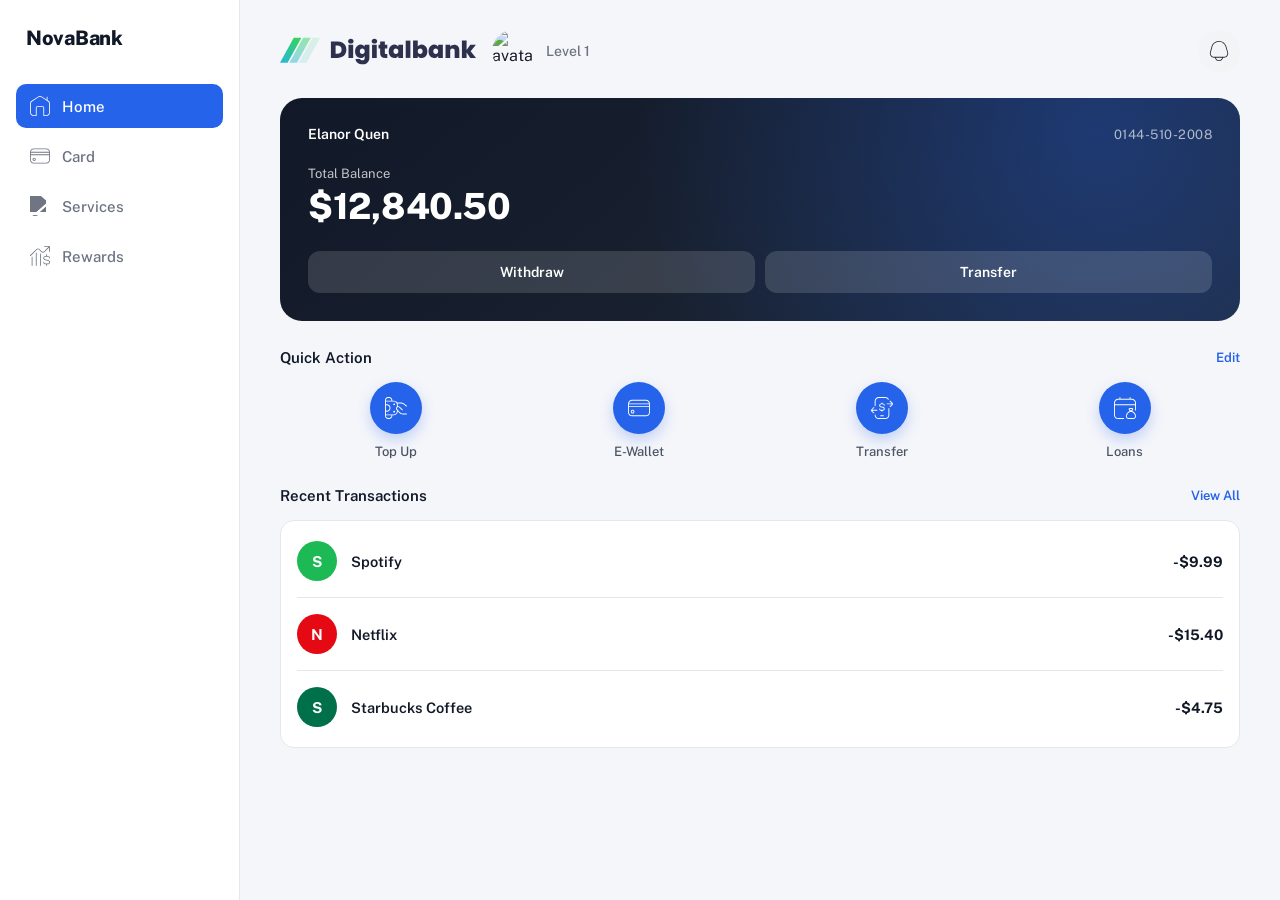
==== commit 3bca2f1e: "i changed my html and css" ====
--- a/dashboard.html
+++ b/dashboard.html
@@ -11,7 +11,7 @@
 <div class="app">
 
   <aside class="sidebar">
-    <h2 class="logo">FirmBank</h2>
+    <h2 class="logo">NovaBank</h2>
     <nav>
       <a href="#" class="active">
         <img src="/images/house-chimney.svg" alt="Home">
@@ -34,7 +34,7 @@
 
   <main class="main">
 
-    <!-- Topbar (one version for both views) -->
+    <!-- Topbar -->
     <header class="topbar">
       <div class="brand">
         <img src="/images/logo-dark.svg" alt="" class="brand-logo">
@@ -48,7 +48,7 @@
       </button>
     </header>
 
-    <!-- Balance Card (one card, reshapes with media query) -->
+    <!-- Balance Card -->
     <section class="balance-card">
       <div class="card-holder">
         <p class="holder-name">Elanor Quen</p>
@@ -66,7 +66,7 @@
       </div>
     </section>
 
-    <!-- Services / Quick Action (one section) -->
+    <!-- Services / Quick Action -->
     <section class="services">
       <div class="section-head">
         <h3>Quick Action</h3>
@@ -74,30 +74,30 @@
       </div>
 
       <div class="service-grid">
-        <div class="service-item">
+        <a href="topup.html" class="service-item">
           <div class="service-circle">
             <img src="/images/deposit.svg" alt="Top Up">
           </div>
           <span>Top Up</span>
-        </div>
-        <div class="service-item">
+        </a>
+        <a href="ewallet.html" class="service-item">
           <div class="service-circle">
             <img src="/images/credit-card.svg" alt="E-Wallet">
           </div>
           <span>E-Wallet</span>
-        </div>
-        <div class="service-item">
+        </a>
+        <a href="transfer.html" class="service-item">
           <div class="service-circle">
             <img src="/images/money-transfer-smartphone.svg" alt="Transfer">
           </div>
           <span>Transfer</span>
-        </div>
-        <div class="service-item">
+        </a>
+        <a href="loans.html" class="service-item">
           <div class="service-circle">
             <img src="/images/calendar-payment-loan.svg" alt="Loans">
           </div>
           <span>Loans</span>
-        </div>
+        </a>
       </div>
     </section>
 
--- a/dashboard.css
+++ b/dashboard.css
@@ -262,6 +262,8 @@
   gap: 10px;
   text-align: center;
   cursor: pointer;
+  text-decoration: none;
+  color: inherit;
 }
 
 .service-circle {
@@ -272,6 +274,11 @@
   display: grid;
   place-items: center;
   box-shadow: 0 6px 14px rgba(37, 99, 235, 0.25);
+  transition: transform 0.15s;
+}
+
+.service-item:hover .service-circle {
+  transform: translateY(-2px);
 }
 
 .service-circle img {
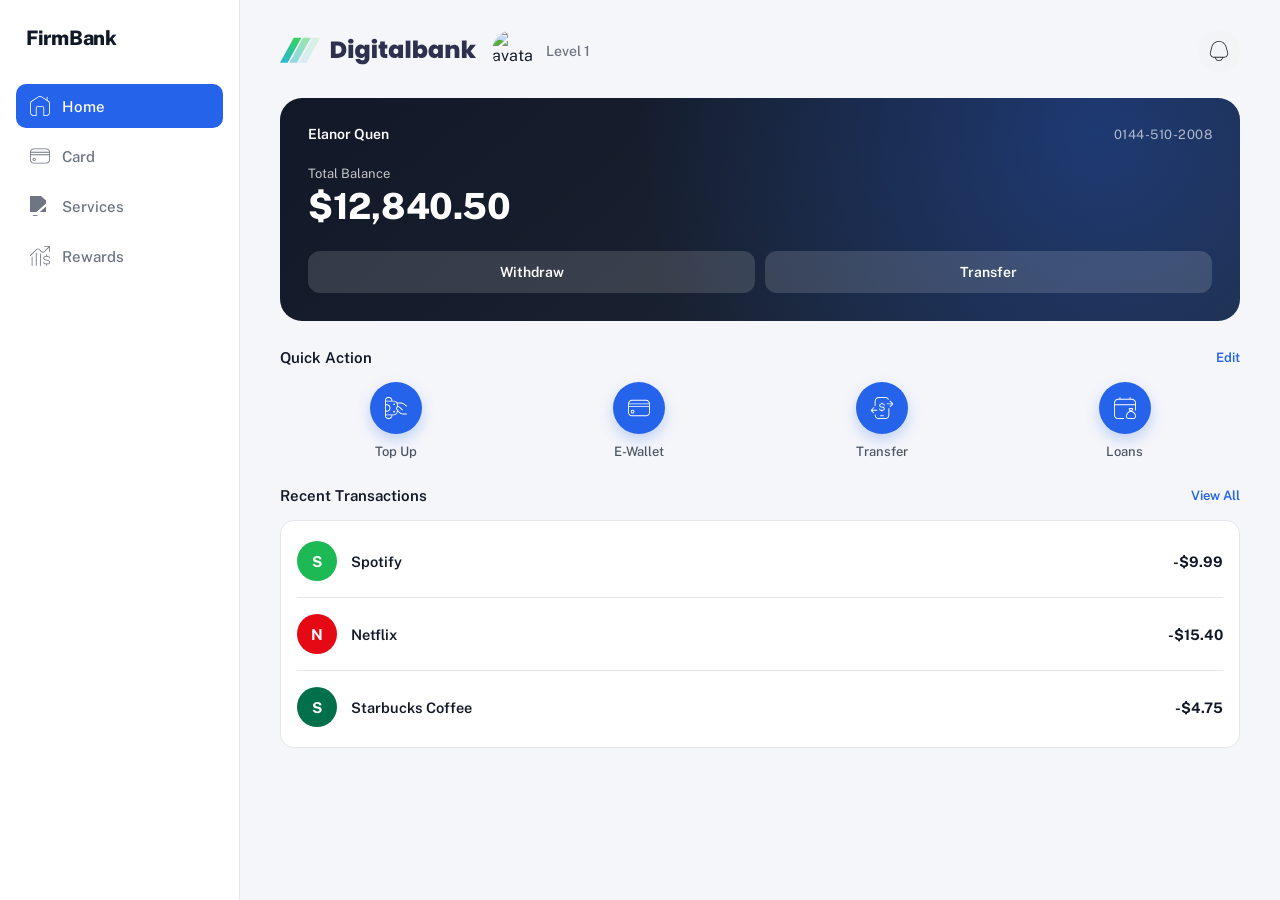
==== commit 49ee4a8c: "Added new pages" ====
--- a/dashboard.html
+++ b/dashboard.html
@@ -11,7 +11,7 @@
 <div class="app">
 
   <aside class="sidebar">
-    <h2 class="logo">NovaBank</h2>
+    <h2 class="logo">FirmBank</h2>
     <nav>
       <a href="#" class="active">
         <img src="/images/house-chimney.svg" alt="Home">
@@ -149,13 +149,13 @@
       <img src="/images/house-chimney.svg" alt="Home">
       <span>Home</span>
     </a>
-    <a href="#">
+    <a href="card.html">
       <img src="/images/credit-card.svg" alt="Cards">
       <span>Cards</span>
     </a>
-    <a href="#">
+    <a href="settings.html">
       <img src="/images/user-skill-gear.svg" alt="Profile">
-      <span>Profile</span>
+      <span>Settings</span>
     </a>
   </nav>
 
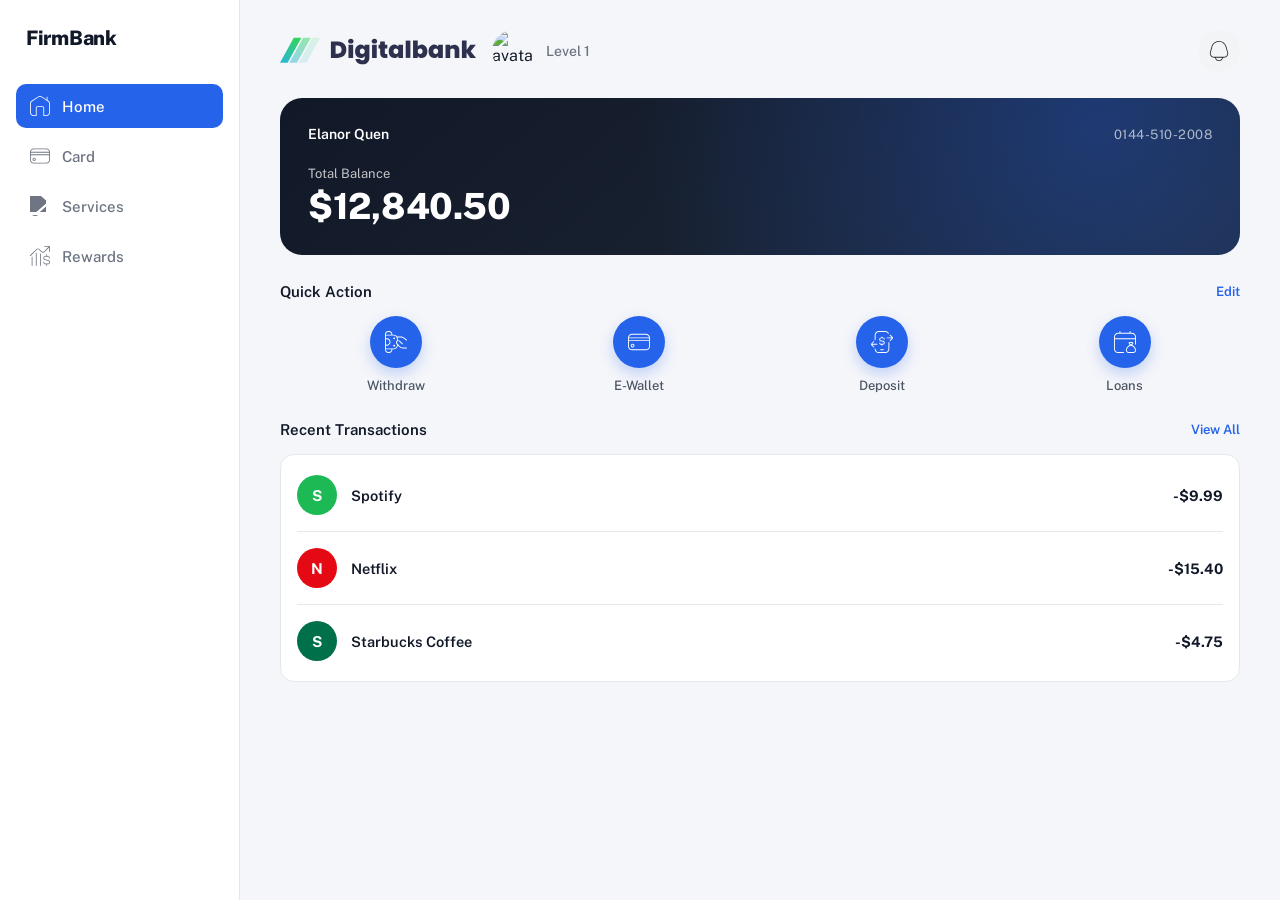
==== commit c4a74e0a: "Added new pages" ====
--- a/dashboard.html
+++ b/dashboard.html
@@ -59,11 +59,6 @@
         <p class="balance-label">Total Balance</p>
         <h1>$12,840.50</h1>
       </div>
-
-      <div class="card-actions">
-        <button class="btn-qr">Withdraw</button>
-        <button class="btn-transfer">Transfer</button>
-      </div>
     </section>
 
     <!-- Services / Quick Action -->
@@ -74,11 +69,11 @@
       </div>
 
       <div class="service-grid">
-        <a href="topup.html" class="service-item">
+        <a href="withdraw.html" class="service-item">
           <div class="service-circle">
             <img src="/images/deposit.svg" alt="Top Up">
           </div>
-          <span>Top Up</span>
+          <span>Withdraw</span>
         </a>
         <a href="ewallet.html" class="service-item">
           <div class="service-circle">
@@ -90,7 +85,7 @@
           <div class="service-circle">
             <img src="/images/money-transfer-smartphone.svg" alt="Transfer">
           </div>
-          <span>Transfer</span>
+          <span>Deposit</span>
         </a>
         <a href="loans.html" class="service-item">
           <div class="service-circle">
--- a/dashboard.css
+++ b/dashboard.css
@@ -161,8 +161,7 @@
 }
 
 .card-holder,
-.card-balance,
-.card-actions {
+.card-balance {
   position: relative;
   z-index: 1;
 }
@@ -199,28 +198,6 @@
   font-size: 36px;
   font-weight: 800;
   letter-spacing: -0.5px;
-}
-
-.card-actions {
-  display: flex;
-  gap: 10px;
-}
-
-.card-actions button {
-  flex: 1;
-  padding: 13px;
-  border-radius: 12px;
-  border: none;
-  font-family: inherit;
-  font-size: 14px;
-  font-weight: 600;
-  cursor: pointer;
-  background: rgba(255, 255, 255, 0.14);
-  color: #fff;
-}
-
-.card-actions button:hover {
-  background: rgba(255, 255, 255, 0.24);
 }
 
 /* ================= SECTION HEAD ================= */
@@ -443,11 +420,6 @@
   .balance-label { font-size: 12.5px; }
 
   .card-balance h1 { font-size: 30px; }
-
-  .card-actions button {
-    padding: 13px;
-    font-size: 13.5px;
-  }
 
   /* Services stay as circles, just tighter */
   .service-circle {
